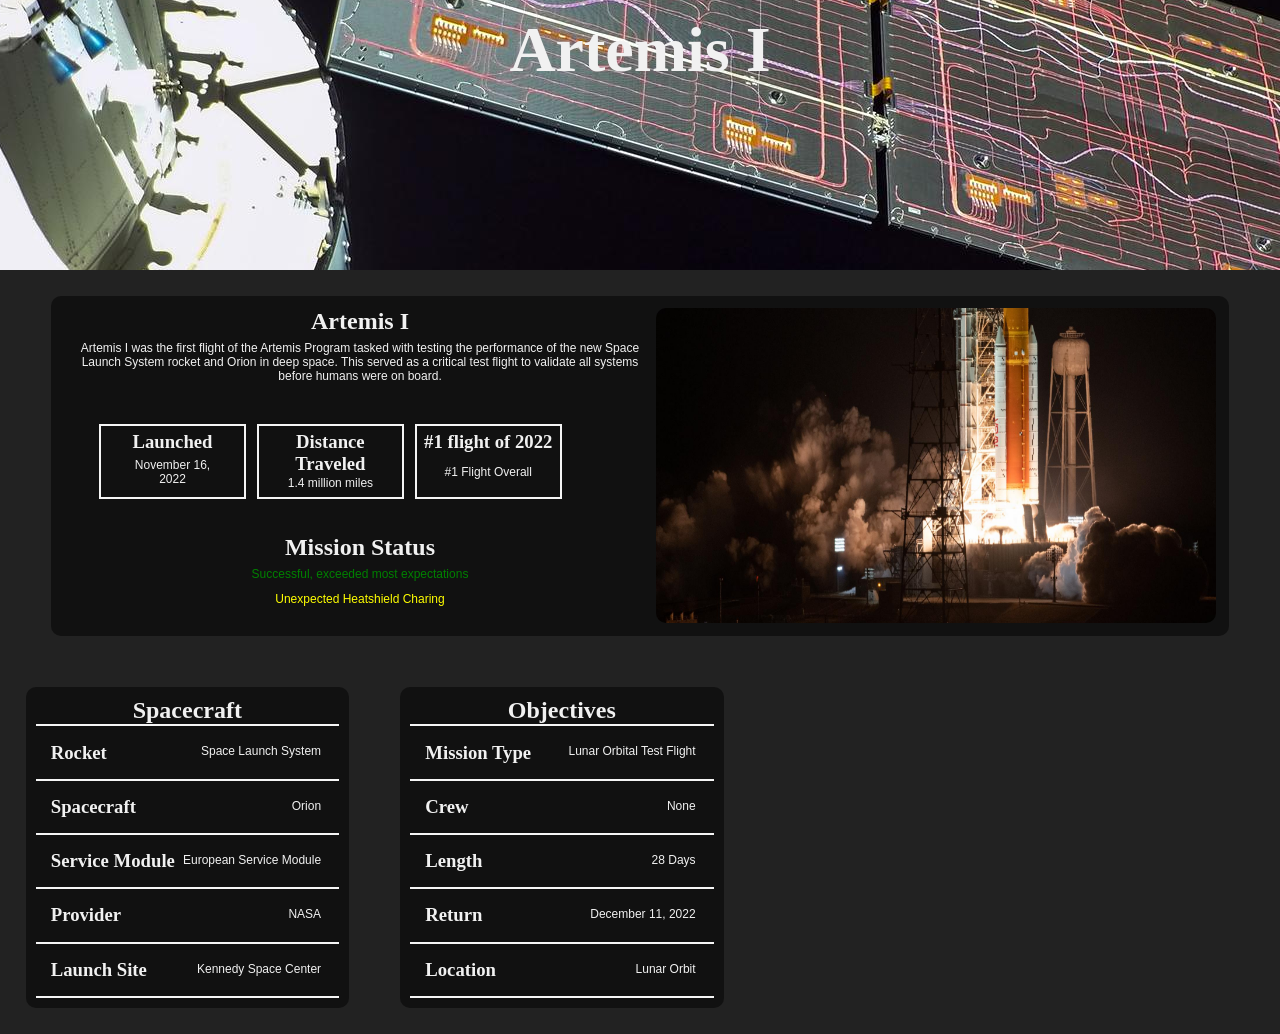
==== docs/Pages/artemisI.html @ 0a810e44 "Updated files on Github I created some new pages like the new moon base hub and included some new im" ====
<!DOCTYPE html>
<html lang="en">
<head>
    <meta charset="UTF-8">
    <meta name="viewport" content="width=device-width, initial-scale=1.0">
    <title>Artemis I | Artemis Hub</title>
    <link rel="stylesheet" href="../style.css">
</head>
<body>
    <header>
        <div class="bannerStrip" style="background-image: url(../Images/ArtemisIBanner.jpg);">
            <h1>Artemis I</h1>
        </div>
    </header>
    <main>
        <div class="missionOverview">
            <div class="missionOverviewContent">
                <h2>Artemis I</h2>
                <p>Artemis I was the first flight of the Artemis Program tasked with testing the performance of the new Space Launch System rocket and Orion in deep space. This served as a critical test flight to validate all systems before humans were on board.</p>
                <div class="missionOverviewRow">
                    <div class="missionOverviewBlock">
                        <h3>Launched</h3>
                        <p>November 16, 2022</p>
                    </div>
                    <div class="missionOverviewBlock">
                        <h3>Distance Traveled</h3>
                        <p>1.4 million miles</p>
                    </div>

                    <div class="missionOverviewBlock">
                        <h3>#1 flight of 2022</h3>
                        <p>#1 Flight Overall</p>
                    </div>
                </div>
                <h2>Mission Status</h2>
                <p style="color:green">Successful, exceeded most expectations</p>
                <p style="color:yellow">Unexpected Heatshield Charing</p>
                
            </div>
            <img src="../Images/ArtemisICover.jpg" />
        </div>
        <div class="row">
            <div class="sidePanel">
            <h2>Spacecraft</h2>
            <div class="sidePanelRow">
                <h3>Rocket</h3>
                <p>Space Launch System</p>
            </div>

            <div class="sidePanelRow">
                <h3>Spacecraft</h3>
                <p>Orion</p>
            </div>

            <div class="sidePanelRow">
                <h3>Service Module</h3>
                <p>European Service Module</p>
            </div>

            <div class="sidePanelRow">
                <h3>Provider</h3>
                <p>NASA</p>
            </div>

            <div class="sidePanelRow">
                <h3>Launch Site</h3>
                <p>Kennedy Space Center</p>
            </div>
        </div>

        <div class="sidePanel">
            <h2>Objectives</h2>
            <div class="sidePanelRow">
                <h3>Mission Type</h3>
                <p>Lunar Orbital Test Flight</p>
            </div>

            <div class="sidePanelRow">
                <h3>Crew</h3>
                <p>None</p>
            </div>

            <div class="sidePanelRow">
                <h3>Length</h3>
                <p>28 Days</p>
            </div>

            <div class="sidePanelRow">
                <h3>Return</h3>
                <p>December 11, 2022</p>
            </div>

            <div class="sidePanelRow">
                <h3>Location</h3>
                <p>Lunar Orbit</p>
            </div>
        </div>
        <iframe width="560" height="315" src="https://www.youtube.com/embed/CMLD0Lp0JBg?si=7uXieYGLJxqmj1kV" title="YouTube video player" frameborder="0" allow="accelerometer; autoplay; clipboard-write; encrypted-media; gyroscope; picture-in-picture; web-share" referrerpolicy="strict-origin-when-cross-origin" allowfullscreen></iframe>
        </div>

        
        
    </main>
    
    
    
</body>
</html>
---- docs/style.css ----
/* Variables */
:root {
    --primaryFont:"GC Protage";
    --h1FontSize: 4em;
    --h2FontSize: 2em;
    --h3FontSize: 1.5em;
    --pFontSize: 0.75em;
    --primaryBgColor: #222;
    --primaryTextColor:#f1f1f1;
    --primaryUIColor: #111;
}

/* Gets rid of default margins and padding */
* {
    margin:0px;
    padding:0px;
}

/* Custom fonts */
@font-face {
    font-family: "GC Protage";
    src: url("../Assets/Fonts/GcProtageDemoMedium-0vppR.ttf") format("ttf");
}

/* Styles the body */
body {
    background-color: var(--primaryBgColor);
}

details {
    margin:10px;
    border-bottom: 1px solid white;
}

details h4 {
    color:white;
    padding:5px;
    font-family: "GC Protage", serif;
}

details p {
    font-size: var(--pFontSize);
    text-align: left;
}

figcaption {
    color: var(--primaryTextColor);
    font-family: "GC Protage", sans-serif;
    padding: 5px;
    font-size: var(--pFontSize);
}

h2 {
    color: var(--primaryTextColor);
    font-family: "GC Protage", serif;
    text-align: center;
}

p {
    font-size: var(--pFontSize);
    font-family: "GC Protage", sans-serif;
}

summary {
    color: var(--primaryTextColor);
    font-family: "GC Protage", serif;
    cursor: pointer;
}

/* Classes */

/* Styles Banner Strips */
.bannerStrip {
    width:100%;
    height:30dvh;
    background-position: center;
}

/* Styles main headings in Banner Strips */
.bannerStrip h1 {
    color:var(--primaryTextColor);
    font-family: var(--primaryFont), serif;
    text-align: center;
    padding:1%;
    font-size: var(--h1FontSize);
}

/* Styles subheadings in Banner Strips */
.bannerStrip h2 {
    color:var(--primaryTextColor);
    font-family: var(--primaryFont), serif;
    text-align: center;
    font-size: var(--h2FontSize);
}

/* Styles images in Banner Strips */
.bannerStrip img{
    object-fit:cover;
    width:100%;
    height:30dvh;
    position:relative;
}

/* Styles each card */
.card {
    max-width: 560px;
    padding-left: 1%;
}

/* Styles card headings */
.card h3 {
    color: var(--primaryTextColor);
    text-align: center;
    font-family: var(--primaryFont), serif;
    font-size: var(--h3FontSize);
}

/* Styles card descriptions */
.card p {
    color:var(--primaryTextColor);
    font-family: var(--primaryFont), sans-serif;
    text-overflow: ellipsis;
    overflow:hidden;
    max-width: 560px;
    white-space: nowrap !important;
    font-size: var(--pFontSize);
}

/* Styles the card iframes */
.card iframe, img {
    width:560px;
    height:315px;
    border-radius: 10px;
}

/* Styles the Carousel */
.carousel{
    display:flex;
    flex-direction: row;
    overflow-x: scroll;
    overflow-y:hidden;
    scrollbar-color: #444 var(--primaryBgColor);
    scrollbar-width: thin;
    background-color: #4444441c;
    padding-bottom: 1%;
}

.hubContainer {
    width:10%;
    display: flex;
    flex-direction: column;
    align-items: center;
    position:fixed;
}

.hubBubble {
    width: 50%;
    height:auto;
    padding: 5px;
}

.hubBubble:hover {
    width:60%;
}

.missionOverview {
    display:flex;
    flex-direction: row;
    justify-content: space-evenly;
    width:90dvw;
    margin:2%;
    margin-left:auto;
    margin-right:auto;
    background-color: var(--primaryUIColor);
    border-radius: 10px;
    padding:1%;
}

.missionOverview h3, p {
    color: var(--primaryTextColor);
    text-align: center;

}



.missionOverviewBlock {
    display: grid;
    flex-direction: column;
    justify-content: center;
    margin:1%;
    border: 2px solid #f5f5f5;
    width:25%;
    padding: 5px;
    flex-wrap: nowrap;
}

.missionOverviewBlock h3, p {
    color: var(--primaryTextColor);
    text-align: center;

}

.missionOverviewRow {
    display: flex;
    flex-direction: row;
    margin:5%;
}

.missionOverviewContent {
    display: flex;
    flex-direction: column;
}

.missionOverviewContent p {
    font-size: var(--pFontSize);
    font-family: "GC Protage", sans-serif;
}

.rightContent {
    display: flex;
    flex-direction: row;
    justify-content: start;
}

.rightSidePanelLayout {
    width:70dvw;
    margin-left:20dvw;
    padding:10px;
    margin-top:10px;
    display:flex;
    flex-direction: row;
    justify-content: space-evenly;
    background-repeat: no-repeat;
    background-size: 100%;
}

.rightSidePanelLayout h2 {
    font-size: 1.5em;
    text-align: center;
}

.rightSidePanelLayout h3 {
    font-size: 1em;
    color:var(--primaryTextColor);
    text-align: center;
    white-space: nowrap;
}

.rightContent h4 {
    font-size: 1em;
    color:var(--primaryTextColor);
    text-align: center;
    padding-top: 30px;
}

.rightSidePanelLayout p {
    font-size: 1em;
}

.rightSidePanelLayout .rightContent p {
    font-size: 0.75em;
}

.rightSidePanelLayout .leftContent {
    width:80%;
    display: flex;
    flex-direction: column;
}

.rightSidePanelLayout .rightContent {
    width:20%;
    display:flex;
    flex-direction: column;
}

.row {
    display: flex;
    flex-direction: row;
}

/* Styles the spacecraft container */
.sidePanel {
    width:25dvw;
    background-color: var(--primaryUIColor);
    margin:2%;
    padding:10px;
    border-radius: 10px;
    overflow: hidden;
}

.sidePanel h2 {
    border-bottom: 2px solid #f5f5f5;
}

.sidePanelRow {
    display:flex;
    flex-direction: row;
    justify-content: space-between;
    border-bottom: 2px solid #f5f5f5;
    border-bottom-style: solid;
    padding:5%;
}

.sidePanelRow p {
    font-size: var(--pFontSize);
    font-family: "GC Protage", sans-serif;
}

.sidePanelRow h3 {
    color: var(--primaryTextColor);
}

ul.status::marker {
    color: green;
}

/* Styles the trajectory container */
.trajectoryContainer{
    display:flex;
    flex-direction: column;
    width:fit-content;
}

/* Styles the image in the trajectory container */
.trajectoryContainer img {
    object-fit: cover;
}

/* ID's */

/* Styles the countdown container */
#Countdown {
    display:flex;
    flex-direction: row;
    justify-content: center;
}

/* Styles the countdown title */
#CountdownContainer {
    display:flex;
    flex-direction: column;
    background-color: var(#222);
    top:0;
    position:sticky;
    background-color: var(--primaryUIColor);
}

#CountdownContainer h2 {
    text-align:center;
    font-size:1.25em;
    color:var(--primaryTextColor);
    font-family: "GC Protage", serif;
}

#CountdownContainer p {
    font-size: 1em;
}


/* Styles each section */
#Section {
    padding-top: 1%;
}

/* Styles section header */
#Section h2 {
    padding:1%;
    color:var(--primaryTextColor);
    text-align: center;
}

/* Styles all countdown components */
#Years, #Months, #Days, #Hours, #Minutes, #Seconds, p {
    color: var(--primaryTextColor);
    font-size: 2em;
    font-family: "GC Protage", sans-serif;
    padding:1%;
}

/* Media Queries */
@media (width <= 800px) {
    :root {
        --primaryFont:"GC Protage";
        --h1FontSize: 3em;
        --h2FontSize: 1.5em;
        --h3FontSize: 0.5em;
        --pFontSize: 0.5em;
        --primaryBgColor: #222;
        --primaryTextColor:#f1f1f1;
    }

    iframe {
        width:100%;
    }

    p {
        text-align: left;
    }

    .bannerStrip {
        width:100%;
        height:15dvh;
        background-image: url("Images/ArtemisBanner.jpg");
        background-position: center;
    }

    .card h3 {
        color: var(--primaryTextColor);
        text-align: center;
        font-family: var(--primaryFont), serif;
        font-size: var(--h3FontSize);
        padding:1%;
    }

    .card iframe, img {
        zoom: 0.5;
        border-radius: 10px;
    }

    .card p {
        color:var(--primaryTextColor);
        font-family: var(--primaryFont), sans-serif;
        text-overflow: ellipsis;
        overflow:hidden;
        max-width: 270px;
        white-space: nowrap !important;
        font-size: var(--pFontSize);
    }

    .missionOverview {
        display:flex;
        flex-direction: column;
        justify-content: space-evenly;
        width:90dvw;
        margin:2%;
        margin-left:auto;
        margin-right:auto;
        background-color: var(--primaryUIColor);
        border-radius: 10px;
        padding:1%;
    }

    .missionOverview h3{
        color: var(--primaryTextColor);
        text-align: center;

    }

    .missionOverview p {
        color: var(--primaryTextColor);
        text-align: left;
    }


    .missionOverviewBlock h3 {
        color: var(--primaryTextColor);
        text-align: center;
        font-size: var(--h3FontSize);

    }

    .missionOverviewContent {
        display: flex;
        flex-direction: column;
    }

    .missionOverviewContent p {
        font-size: 0.5em;
        overflow: hidden;
        max-lines: 1;
        white-space:nowrap;
        font-family: "GC Protage", sans-serif;
    }

    .row {
        display: flex;
        flex-direction: column;
    }

    /* Styles the spacecraft container */
    .sidePanel {
        width:90dvw;
        background-color: var(--primaryUIColor);
        margin:2%;
        padding:10px;
        border-radius: 10px;
        overflow: hidden;
    }

    .sidePanel h2 {
        border-bottom: 2px solid #f5f5f5;
    }

    .sidePanelRow {
        display:flex;
        flex-direction: row;
        justify-content: space-between;
        border-bottom: 2px solid #f5f5f5;
        border-bottom-style: solid;
        
    }

    .sidePanelRow p {
        font-size: 0.75em;
        font-family: "GC Protage", sans-serif;
    }

    .sidePanelRow h3 {
        color: var(--primaryTextColor);
    }

    #Countdown {
    display:flex;
    flex-direction: row;
    justify-content: center;
}

    /* Styles the countdown title */
    #CountdownContainer {
        display:flex;
        flex-direction: column;
        background-color: var(#222);
        top:0;
        position:sticky;
        background-color: var(--primaryUIColor);
    }

    #CountdownContainer h2 {
        text-align:center;
        font-size:1em;
        color:var(--primaryTextColor);
        font-family: "GC Protage", serif;
    }

    #CountdownContainer p {
        font-size: 0.75em;
    }

    #LaunchStatus {
        text-align:center;
        font-size: 0.75em;
    }

    #Years, #Months, #Days, #Hours, #Minutes, #Seconds, p {
        color: var(--primaryTextColor);
        font-size: 1em;
        font-family: "GC Protage", sans-serif;
        padding:1%;
    }

    
}
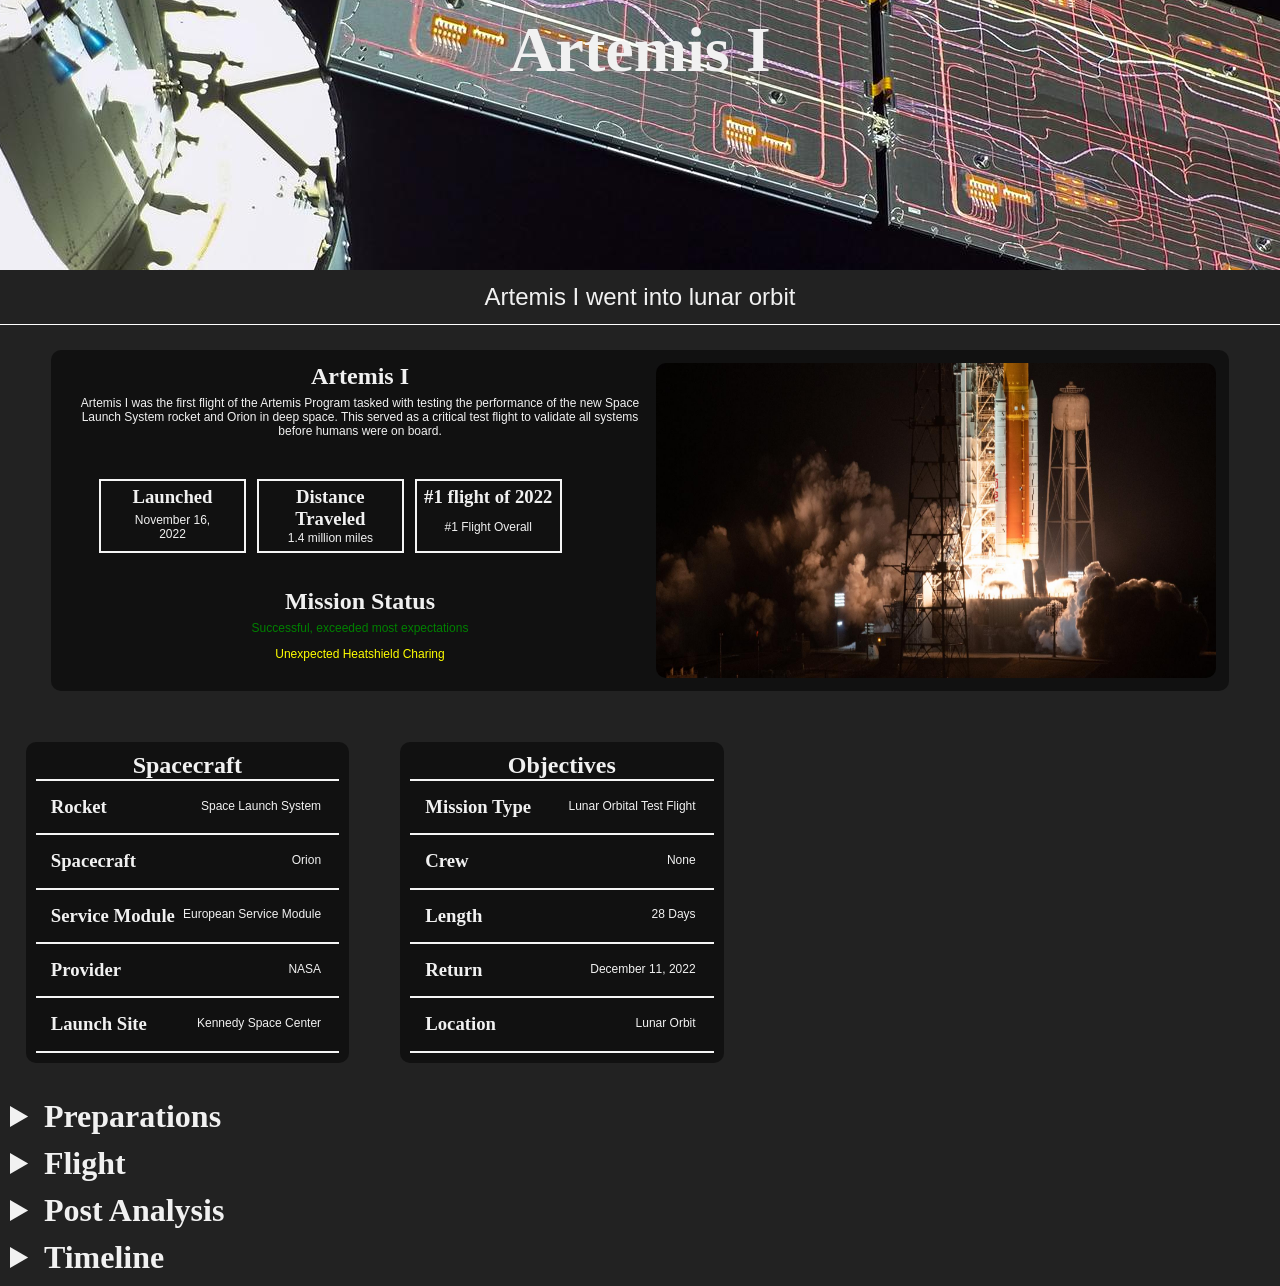
==== commit 027c8ac2: "Updated files Added randomized facts for each Artemis mission. Added a timeline and some dropdowns t" ====
--- a/docs/Pages/artemisI.html
+++ b/docs/Pages/artemisI.html
@@ -5,6 +5,8 @@
     <meta name="viewport" content="width=device-width, initial-scale=1.0">
     <title>Artemis I | Artemis Hub</title>
     <link rel="stylesheet" href="../style.css">
+
+    
 </head>
 <body>
     <header>
@@ -13,9 +15,11 @@
         </div>
     </header>
     <main>
+        <p id="ArtemisIFact"></p>
         <div class="missionOverview">
             <div class="missionOverviewContent">
                 <h2>Artemis I</h2>
+                
                 <p>Artemis I was the first flight of the Artemis Program tasked with testing the performance of the new Space Launch System rocket and Orion in deep space. This served as a critical test flight to validate all systems before humans were on board.</p>
                 <div class="missionOverviewRow">
                     <div class="missionOverviewBlock">
@@ -38,7 +42,10 @@
                 
             </div>
             <img src="../Images/ArtemisICover.jpg" />
+            
         </div>
+
+        
         <div class="row">
             <div class="sidePanel">
             <h2>Spacecraft</h2>
@@ -98,11 +105,75 @@
         <iframe width="560" height="315" src="https://www.youtube.com/embed/CMLD0Lp0JBg?si=7uXieYGLJxqmj1kV" title="YouTube video player" frameborder="0" allow="accelerometer; autoplay; clipboard-write; encrypted-media; gyroscope; picture-in-picture; web-share" referrerpolicy="strict-origin-when-cross-origin" allowfullscreen></iframe>
         </div>
 
-        
+        <div class="collapsable">
+            <details>
+                <summary>Preparations</summary>
+                <p>The SLS rocket for Artemis I was originally rolled out to the launch pad March 17, 2022. The first two Wet Dress Rehearsal (WDR) attempts on April 3 and 4th were scrubbed due to launch pad issues, but one was ultimately performed not long after. However, due to issues with the ICPS, they didn't fuel the upper stage. NASA teams discovered a Hydrogen leak during that WDR which prompted a rollback to the VAB.</p>
+                <p>A fourth WDR attempt was performed June 20 of the following year, however due to a hydrogen leak the countdown timer ended early at T-20s. Then the rocket was rolled back to the VAB on July 2 to fix those Hydrogen leaks.</p>
+                <p>The first launch attempt for Artemis I was set for August 29, 2026 which was scrubbed due to high engine temperatures, hydrogen leaks, and ground communication problems. Another attempt for September 3 was also scrubbed due to continued hydrogen leaks. It wasn't until the third attempt on November 16th that Artemis I finally launched from the KSC.</p>
+            </details>
+        </div>
+
+        <div class="collapsable">
+            <details>
+                <summary>Flight</summary>
+                <p>Artemis I launched at 1:47am EST achieving orbit in about 8.5 minutes. About 89 minutes into flight, the ICPS burned for about 15min to propel Orion and 10 cubsat satellites into a trans lunar ejection. These small satellites would study radiation and perform other scientific research. On November 25, Orion performed a burn to put itself in retrograde lunar orbit. The following day Artemis I broke Apollo 13's record being the furthest a human rated spacecraft has traveled from Earth.</p>
+                <p>Artemis I finally splashed down December 11 traveling almost 25,000 miles.</p>
+            </details>
+        </div>
+
+        <div class="collapsable">
+            <details>
+                <summary>Post Analysis</summary>
+                <p>Upon retrieval of the capsule, NASA discovered unexpected loss of a protective layer of the heatshield. The protective outer layer made from AVCOAT is supposed to break away carrying heat away from the capsule, however the loss was more significant than previously expected. Took two years to find the issue to suggest recommendations.</p>
+            </details>
+            
+        </div>
+
+        <div class="collapsable">
+            <details>
+                <summary>Timeline</summary>
+                <ul class="timeline">
+                    <li><b>T-5y 4m: </b>ICPS arrived to KSC</li>
+                    <li><b>T-2y 5m: </b>SRB arrived to KSC</li>
+                    <li><b>T-1y 8m: </b>SRB stacked</li>
+                    <li><b>T-1y 5m: </b>Core stage stacked</li>
+                    <li><b>T-1y 4m: </b>ICPS stacked</li>
+                    <li><b>T-1y 1m: </b>Orion stacked</li>
+                    <li><b>T-7m 30d: </b>SLS rollout #1</li>
+                    <li><b>T-7m 13d: </b>WDR attempt #1 scrubbed</li>
+                    <li><b>T-7m 12d: </b>WDR attempt #2 scrubbed</li>
+                    <li><b>T-6m 8d: </b>SLS rolled back to VAB</li>
+                    <li><b>T-5m 10d: </b>SLS rollout #2</li>
+                    <li><b>T-4m 27d: </b>WDR attempt #4</li>
+                    <li><b>T-4m 14d: </b>SLS rolled back to VAB</li>
+                    <li><b>T-3m 0d: </b>SLS rollout #3</li>
+                    <li><b>T-2m 18d: </b>Launch attempt #1 scrubbed</li>
+                    <li><b>T-2m 14d: </b>Launch attempt #2 scrubbed</li>
+                    <hr>
+                    <li><b>T-00:00:00: </b>Liftoff!</li>
+                    <li><b>+00:08:30: </b>Orion reached LEO</li>
+                    <li><b>+01:29:00: </b>Translunar Injection</li>
+                    <li><b>+4d 13hr: </b>Entered lunar sphere of influence</li>
+                    <li><b>+5d 6hr: </b>Closest approach to the moon</li>
+                    <li><b>+10d: </b>Reached lunar orbit</li>
+                    <li><b>+12d: </b>Furthest distance from moon</li>
+                    <li><b>+20d: </b>Exited lunar sphere of influence</li>
+                    <li><b>+25d: </b>Entered Earth's atmosphere</li>
+                    <hr>
+                    <li><b>+27d: </b>Capsule recovered</li>
+                    <li><b>+2y 1m: </b>Heatshield investigation concludes</li>
+                </ul>
+            </details>
+        </div>
         
     </main>
-    
-    
-    
+
+    <script>
+        // Generates random Artemis I facts
+        var ArtemisIFacts = ["Artemis I was the first mission of the Artemis Program", "The 0G indicator was Snoopy", "Artemis I went into lunar orbit"];
+        var randomArtemisIFact = ArtemisIFacts[Math.floor(Math.random() * ArtemisIFacts.length)];
+        document.getElementById("ArtemisIFact").innerHTML = randomArtemisIFact;     
+    </script>
 </body>
 </html>
--- a/docs/style.css
+++ b/docs/style.css
@@ -67,6 +67,23 @@
     cursor: pointer;
 }
 
+summary p
+
+ul .timeline {
+    list-style-type: none;
+}
+
+ul.timeline hr {
+    width: 75%;
+}
+
+
+ul.timeline li {
+    font-size: large;
+    line-height: 3em;
+    text-align: center;
+}
+
 /* Classes */
 
 /* Styles Banner Strips */
@@ -99,6 +116,26 @@
     width:100%;
     height:30dvh;
     position:relative;
+}
+
+.collapsable details {
+    width: 90dvw;
+    border: none;
+    
+}
+
+.collapsable summary {
+    font-size: var(--h2FontSize);
+    font-weight: bold;
+    text-align: left;
+}
+
+.collapsable details p {
+    font-size: var(--pFontSize);
+}
+
+.collapsable ul li {
+    color: var(--primaryTextColor);
 }
 
 /* Styles each card */
@@ -328,6 +365,21 @@
 }
 
 /* ID's */
+
+#ArtemisIFact {
+    border-bottom: 1px solid white;
+    font-size: var(--h3FontSize);
+}
+
+#ArtemisIIFact {
+    border-bottom: 1px solid white;
+    font-size: var(--h3FontSize);
+}
+
+#ArtemisIIIFact {
+    border-bottom: 1px solid white;
+    font-size: var(--h3FontSize);
+}
 
 /* Styles the countdown container */
 #Countdown {
@@ -390,6 +442,19 @@
         --primaryTextColor:#f1f1f1;
     }
 
+    .bannerStrip h1 {
+        color:var(--primaryTextColor);
+        font-family: var(--primaryFont), serif;
+        text-align: center;
+        padding:1%;
+        font-size: 2em;
+    }
+
+    .bannerStrip h2 {
+        padding:1%;
+        font-size: 1.5em;
+    }
+
     iframe {
         width:100%;
     }
@@ -426,6 +491,20 @@
         max-width: 270px;
         white-space: nowrap !important;
         font-size: var(--pFontSize);
+    }
+
+    .hubBubble {
+        width: 100%;
+        height:auto;
+        padding: 5px;
+    }
+
+    .hubBubble:hover {
+        width:110%;
+    }
+
+    .rightSidePanelLayout .rightContent p {
+        font-size: 0.50em;
     }
 
     .missionOverview {
@@ -501,6 +580,18 @@
         
     }
 
+    .rightSidePanelLayout {
+        width:70dvw;
+        margin-left:10dvw;
+        padding:10px;
+        margin-top:10px;
+        display:flex;
+        flex-direction: row;
+        justify-content: space-evenly;
+        background-repeat: no-repeat;
+        background-size: 100%;
+    }
+
     .sidePanelRow p {
         font-size: 0.75em;
         font-family: "GC Protage", sans-serif;
@@ -509,6 +600,26 @@
     .sidePanelRow h3 {
         color: var(--primaryTextColor);
     }
+
+    .rightContent {
+        display: flex;
+        flex-direction: row;
+        justify-content: start;
+        margin-top: 20dvh;
+    }
+
+    .rightContent h4 {
+        font-size: 0.75em;
+        color:var(--primaryTextColor);
+        text-align: center;
+        padding-top: 30px;
+    }
+
+    .rightContent h3 {
+        font-size: 0.75em;
+    }
+
+    
 
     #Countdown {
     display:flex;
@@ -540,6 +651,7 @@
     #LaunchStatus {
         text-align:center;
         font-size: 0.75em;
+        overflow:visible;
     }
 
     #Years, #Months, #Days, #Hours, #Minutes, #Seconds, p {
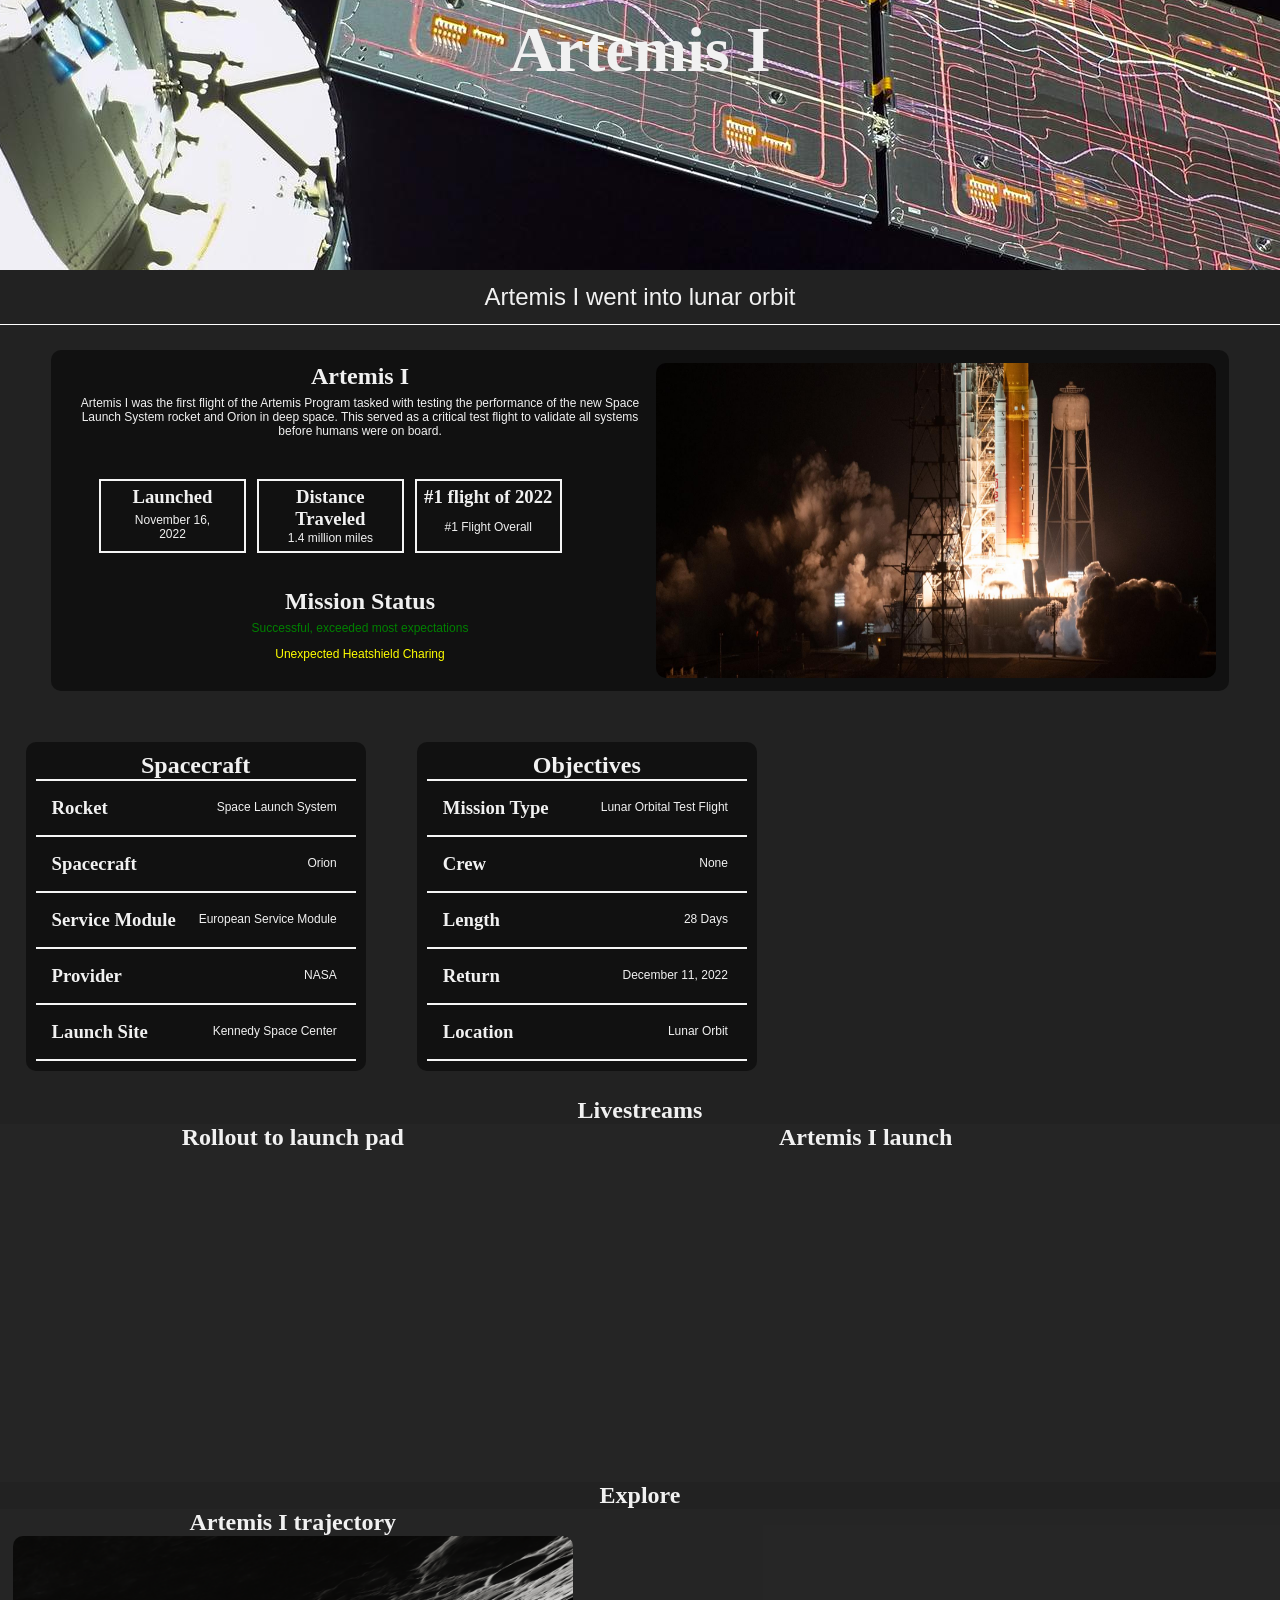
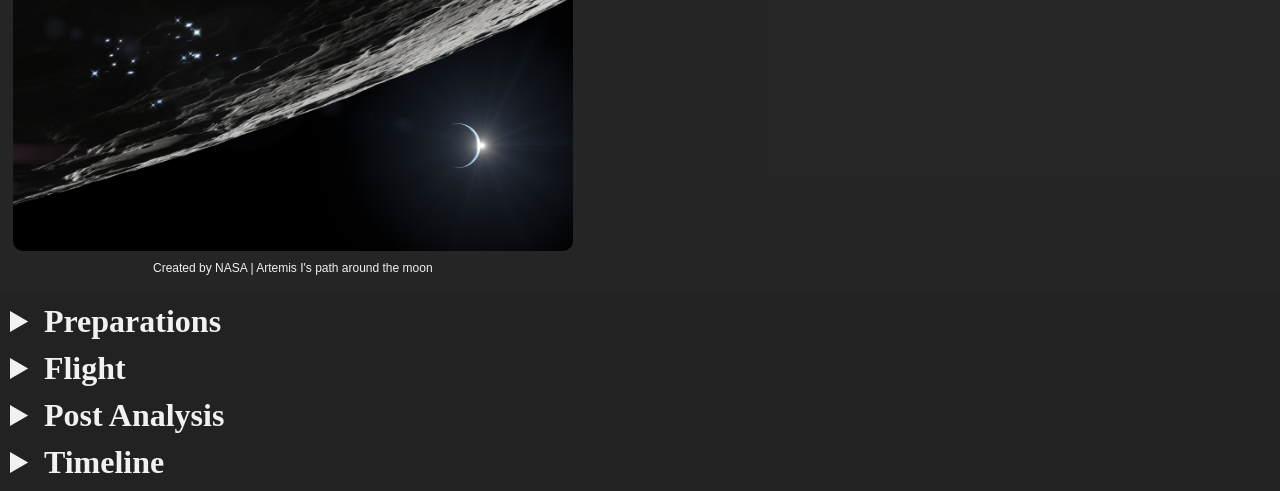
==== commit 5cf15d2c: "Artemis II page update ## Artemis II page I've been working on the Artemis II page, I'm not quite f" ====
--- a/docs/Pages/artemisI.html
+++ b/docs/Pages/artemisI.html
@@ -102,8 +102,43 @@
                 <p>Lunar Orbit</p>
             </div>
         </div>
-        <iframe width="560" height="315" src="https://www.youtube.com/embed/CMLD0Lp0JBg?si=7uXieYGLJxqmj1kV" title="YouTube video player" frameborder="0" allow="accelerometer; autoplay; clipboard-write; encrypted-media; gyroscope; picture-in-picture; web-share" referrerpolicy="strict-origin-when-cross-origin" allowfullscreen></iframe>
-        </div>
+        
+        </div>
+
+        <section class="Section">
+            <h2>Livestreams</h2>
+            <div class="carousel">
+                <div class="card">
+                    <h3>Rollout to launch pad</h3>
+                    <iframe width="560" height="315" src="https://www.youtube.com/embed/RxzC2S8Z2Ng?si=joMjyY4dy9Yb4k9l" title="YouTube video player" frameborder="0" allow="accelerometer; autoplay; clipboard-write; encrypted-media; gyroscope; picture-in-picture; web-share" referrerpolicy="strict-origin-when-cross-origin" allowfullscreen></iframe>
+                </div>
+                <div class="card">
+                    <h3>Artemis I launch</h3>
+                    <iframe width="560" height="315" src="https://www.youtube.com/embed/CMLD0Lp0JBg?si=7uXieYGLJxqmj1kV" title="YouTube video player" frameborder="0" allow="accelerometer; autoplay; clipboard-write; encrypted-media; gyroscope; picture-in-picture; web-share" referrerpolicy="strict-origin-when-cross-origin" allowfullscreen></iframe>
+                </div>
+
+                <div class="card">
+                    <h3>Close lunar flyby</h3>
+                    <iframe width="560" height="315" src="https://www.youtube.com/embed/BvWtNx3VOUA?si=XpxMBCHcl_HlhEOE" title="YouTube video player" frameborder="0" allow="accelerometer; autoplay; clipboard-write; encrypted-media; gyroscope; picture-in-picture; web-share" referrerpolicy="strict-origin-when-cross-origin" allowfullscreen></iframe>
+                </div>
+
+                <div class="card">
+                    <h3>Artemis I splashdown</h3>
+                    <iframe width="560" height="315" src="https://www.youtube.com/embed/xzZPzmMtQA8?si=LlzdA6t2dbo1y-F9" title="YouTube video player" frameborder="0" allow="accelerometer; autoplay; clipboard-write; encrypted-media; gyroscope; picture-in-picture; web-share" referrerpolicy="strict-origin-when-cross-origin" allowfullscreen></iframe>
+                </div>
+            </div>
+        </section>
+
+        <section class="Section">
+            <h2>Explore</h2>
+            <div class="carousel">
+                <div class="card">
+                    <h3>Artemis I trajectory</h3>
+                    <a href="artemisITrojectory.html" target="_blank"><img src="../Images/Moon.png"></a>
+                    <p>Created by NASA | Artemis I's path around the moon</p>
+                </div>
+            </div>
+        </section>
 
         <div class="collapsable">
             <details>
